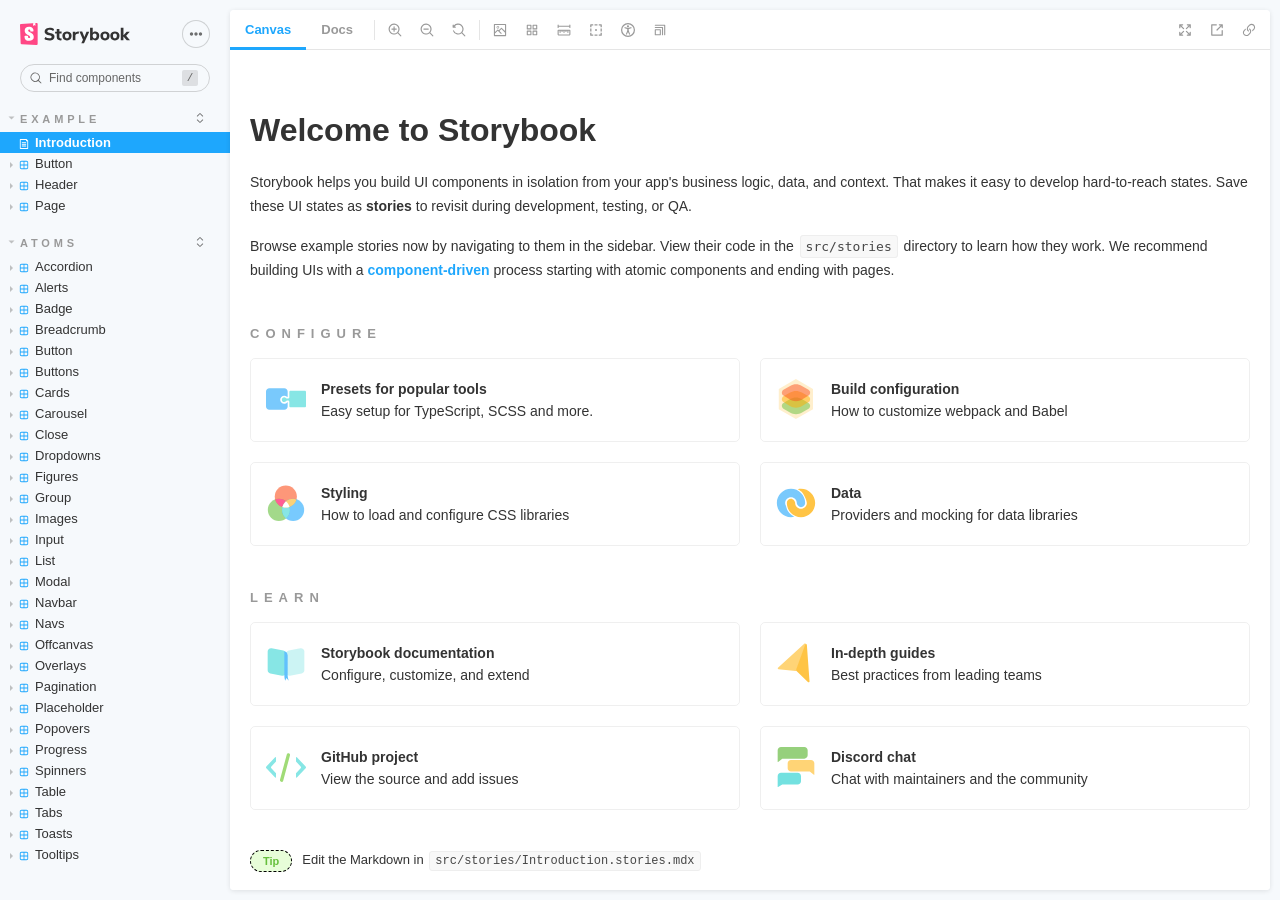
==== storybook-static/index.html @ d07e07e1 "static story book test" ====
<!doctype html><html lang="en"><head><meta charset="utf-8"/><title>Webpack App</title><meta name="viewport" content="width=device-width,initial-scale=1"/><style>html, body {
    overflow: hidden;
    height: 100%;
    width: 100%;
    margin: 0;
    padding: 0;
  }

  * {
    box-sizing: border-box;
  }</style><script>/* globals window */
  /* eslint-disable no-underscore-dangle */
  try {
    if (window.top !== window) {
      window.__REACT_DEVTOOLS_GLOBAL_HOOK__ = window.top.__REACT_DEVTOOLS_GLOBAL_HOOK__;
    }
  } catch (e) {
    // eslint-disable-next-line no-console
    console.warn('unable to connect to top frame for connecting dev tools');
  }

  window.onerror = function onerror(message, source, line, column, err) {
    if (window.CONFIG_TYPE !== 'DEVELOPMENT') return;
    // eslint-disable-next-line no-var, vars-on-top
    var xhr = new window.XMLHttpRequest();
    xhr.open('POST', '/runtime-error');
    xhr.setRequestHeader('Content-Type', 'application/json;charset=UTF-8');
    xhr.send(
      JSON.stringify({
        /* eslint-disable object-shorthand */
        message: message,
        source: source,
        line: line,
        column: column,
        error: err && { message: err.message, name: err.name, stack: err.stack },
        origin: 'manager',
        /* eslint-enable object-shorthand */
      })
    );
  };</script><style>#root[hidden],
      #docs-root[hidden] {
        display: none !important;
      }</style></head><body><div id="root"></div><div id="docs-root"></div><script>window['CONFIG_TYPE'] = "PRODUCTION";
          
      
          
            window['LOGLEVEL'] = "info";
          
      
          
            window['FEATURES'] = {"postcss":true,"emotionAlias":true,"warnOnLegacyHierarchySeparator":true};
          
      
          
      
          
      
          
            window['DOCS_MODE'] = false;</script><script src="runtime~main.30e58f187caf37656934.manager.bundle.js"></script><script src="619.89506408887d9cfab7f8.manager.bundle.js"></script><script src="main.0195089fab3edae5f109.manager.bundle.js"></script></body></html>
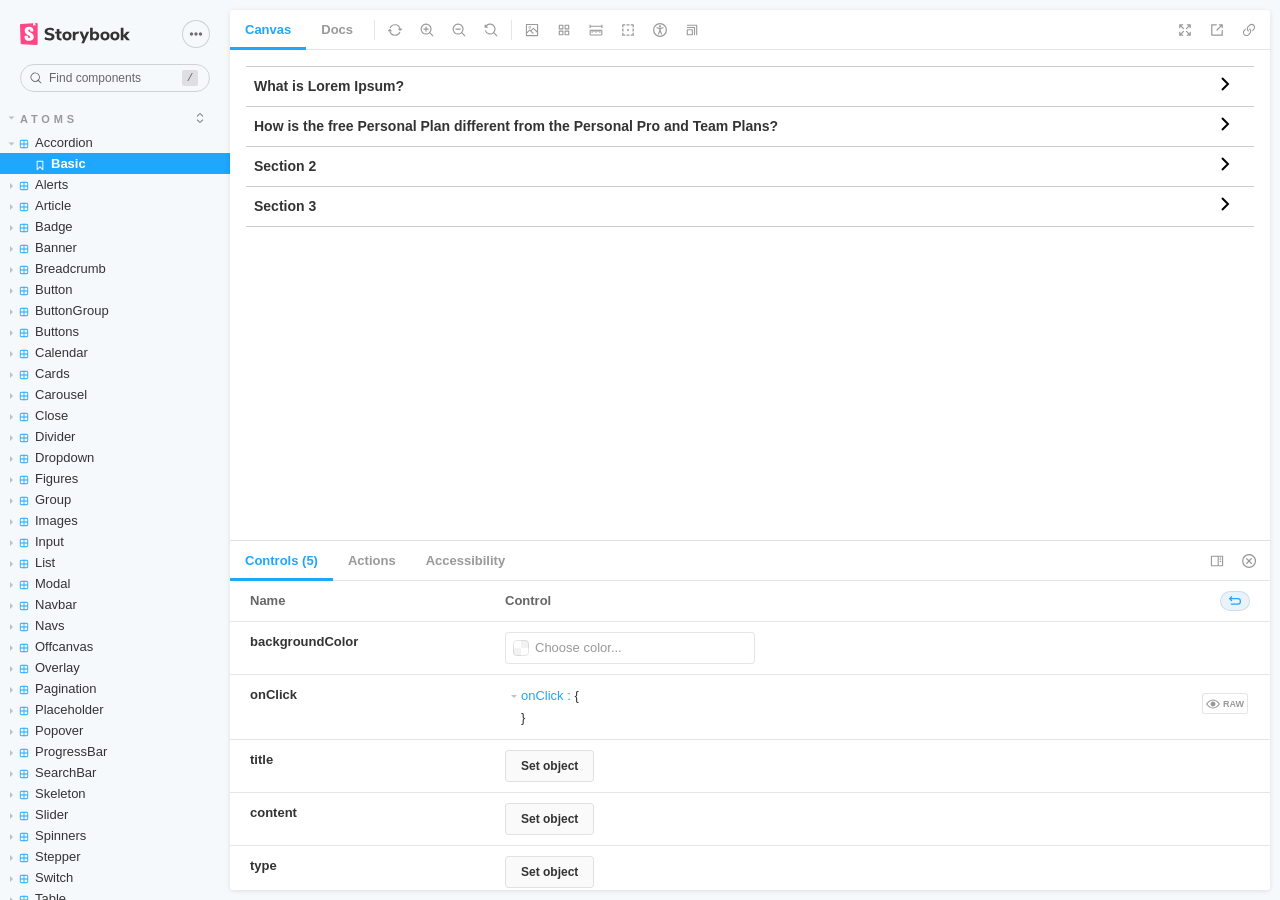
==== commit cb2dc18d: "added new compoents and updated few:" ====
--- a/storybook-static/index.html
+++ b/storybook-static/index.html
@@ -48,7 +48,7 @@
           
       
           
-            window['FEATURES'] = {"postcss":true,"emotionAlias":true,"warnOnLegacyHierarchySeparator":true};
+            window['FEATURES'] = {"postcss":true,"emotionAlias":false,"warnOnLegacyHierarchySeparator":true,"buildStoriesJson":false,"storyStoreV7":false,"modernInlineRender":false,"breakingChangesV7":false,"interactionsDebugger":false,"babelModeV7":false,"argTypeTargetsV7":false,"previewMdx2":false};
           
       
           
@@ -56,4 +56,4 @@
           
       
           
-            window['DOCS_MODE'] = false;</script><script src="runtime~main.30e58f187caf37656934.manager.bundle.js"></script><script src="619.89506408887d9cfab7f8.manager.bundle.js"></script><script src="main.0195089fab3edae5f109.manager.bundle.js"></script></body></html>+            window['DOCS_MODE'] = false;</script><script src="runtime~main.39f2f62d88680e48b817.manager.bundle.js"></script><script src="986.15f0c059f5cc2c4987cf.manager.bundle.js"></script><script src="main.76b2171238fa7d0b4ecf.manager.bundle.js"></script></body></html>
